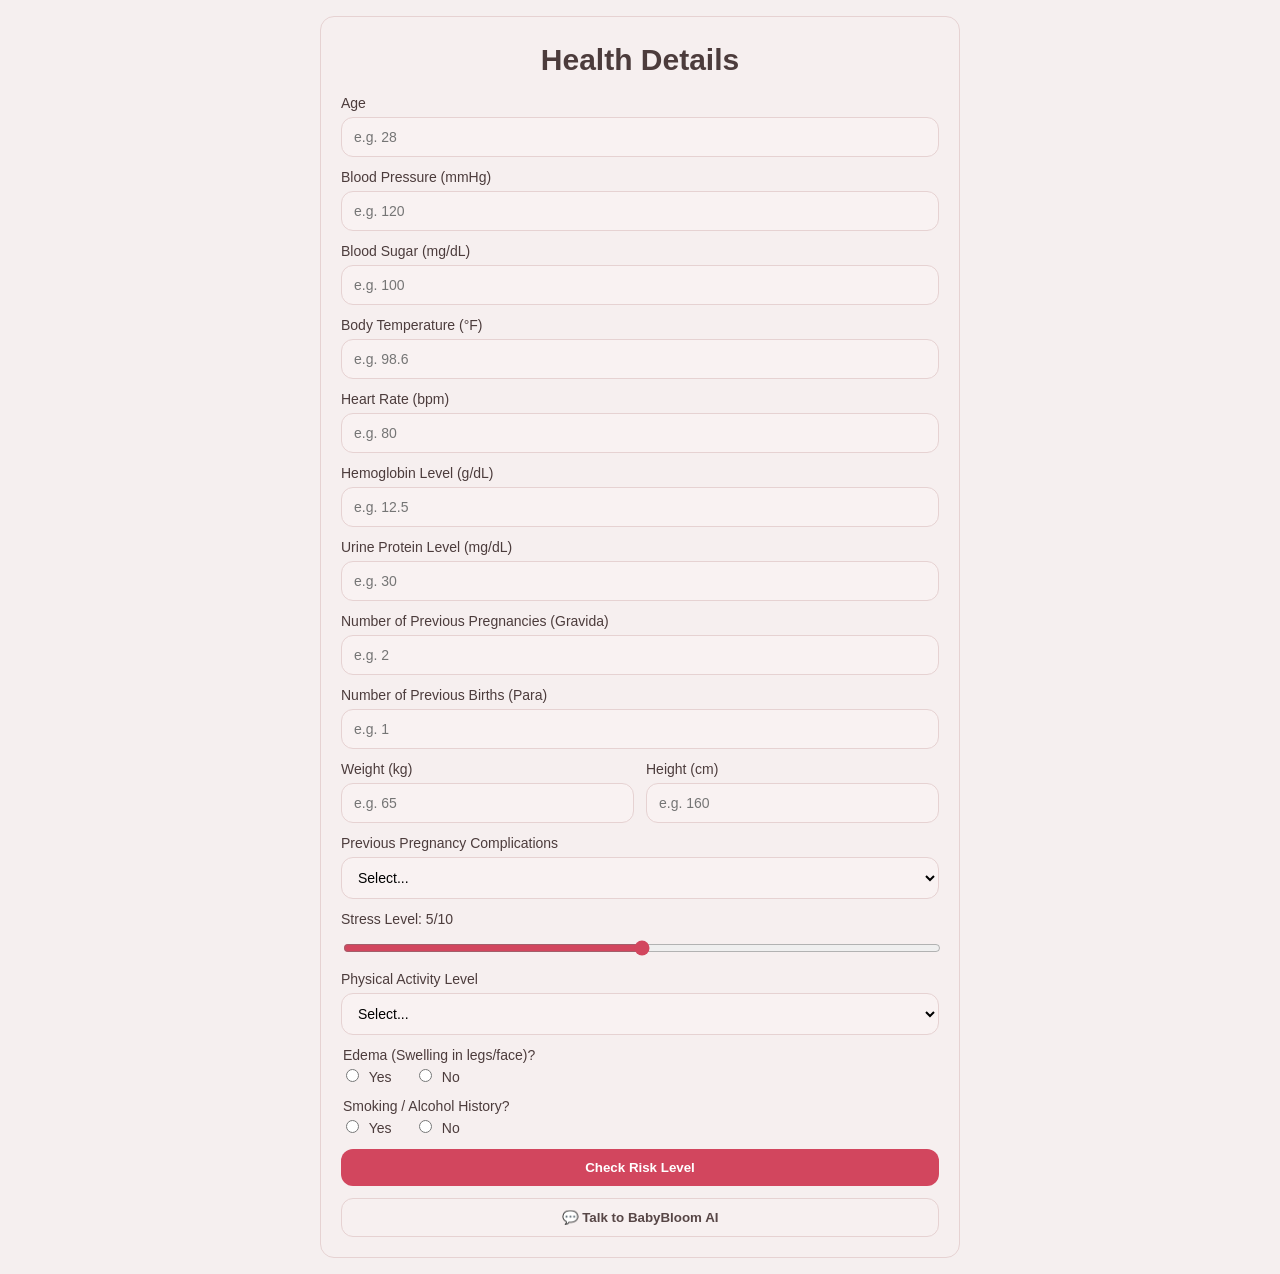
==== frontend/index.html @ b21d442b "Add HTML/CSS/JS frontend matching requested health form UI" ====
<!DOCTYPE html>
<html lang="en">
  <head>
    <meta charset="UTF-8" />
    <meta name="viewport" content="width=device-width, initial-scale=1.0" />
    <title>Pregnancy Risk Prediction</title>
    <link rel="stylesheet" href="styles.css" />
  </head>
  <body>
    <main class="page">
      <section class="card">
        <h1>Health Details</h1>

        <form id="risk-form">
          <label>Age <input type="number" name="Age" placeholder="e.g. 28" required /></label>
          <label>Blood Pressure (mmHg) <input type="number" name="BloodPressure" placeholder="e.g. 120" required /></label>
          <label>Blood Sugar (mg/dL) <input type="number" name="BloodSugar" placeholder="e.g. 100" required /></label>
          <label>Body Temperature (°F) <input type="number" step="0.1" name="BodyTemperature" placeholder="e.g. 98.6" required /></label>
          <label>Heart Rate (bpm) <input type="number" name="HeartRate" placeholder="e.g. 80" required /></label>
          <label>Hemoglobin Level (g/dL) <input type="number" step="0.1" name="Hemoglobin" placeholder="e.g. 12.5" required /></label>
          <label>Urine Protein Level (mg/dL) <input type="number" name="UrineProtein" placeholder="e.g. 30" required /></label>
          <label>Number of Previous Pregnancies (Gravida) <input type="number" name="Gravida" placeholder="e.g. 2" required /></label>
          <label>Number of Previous Births (Para) <input type="number" name="Para" placeholder="e.g. 1" required /></label>

          <div class="two-col">
            <label>Weight (kg) <input type="number" step="0.1" name="Weight" placeholder="e.g. 65" required /></label>
            <label>Height (cm) <input type="number" step="0.1" name="Height" placeholder="e.g. 160" required /></label>
          </div>

          <label>
            Previous Pregnancy Complications
            <select name="PreviousPregnancyComplications" required>
              <option value="" selected disabled>Select...</option>
              <option value="1">Yes</option>
              <option value="0">No</option>
            </select>
          </label>

          <label class="range-label">Stress Level: <span id="stressValue">5</span>/10</label>
          <input type="range" name="StressLevel" min="0" max="10" value="5" id="stressRange" />

          <label>
            Physical Activity Level
            <select name="PhysicalActivityLevel" required>
              <option value="" selected disabled>Select...</option>
              <option value="0">Low</option>
              <option value="1">Moderate</option>
              <option value="2">High</option>
            </select>
          </label>

          <fieldset>
            <legend>Edema (Swelling in legs/face)?</legend>
            <label class="inline"><input type="radio" name="Edema" value="1" required /> Yes</label>
            <label class="inline"><input type="radio" name="Edema" value="0" required /> No</label>
          </fieldset>

          <fieldset>
            <legend>Smoking / Alcohol History?</legend>
            <label class="inline"><input type="radio" name="SmokingAlcoholHistory" value="1" required /> Yes</label>
            <label class="inline"><input type="radio" name="SmokingAlcoholHistory" value="0" required /> No</label>
          </fieldset>

          <button type="submit" class="primary">Check Risk Level</button>
          <button type="button" class="secondary">💬 Talk to BabyBloom AI</button>

          <div id="result" class="result hidden" role="status" aria-live="polite"></div>
        </form>
      </section>
    </main>

    <script src="script.js"></script>
  </body>
</html>
---- frontend/styles.css ----
:root {
  --bg: #f5efef;
  --card: #f6efef;
  --border: #e6d2d2;
  --text: #4c3c3c;
  --muted: #8b7b7b;
  --primary: #d2465e;
  --primary-dark: #c03b52;
  --success-bg: #e6f6ec;
  --success-text: #1d6f3f;
  --danger-bg: #fde9ec;
  --danger-text: #a0263b;
}

* { box-sizing: border-box; }
body {
  margin: 0;
  font-family: "Inter", "Segoe UI", sans-serif;
  background: var(--bg);
  color: var(--text);
}

.page {
  min-height: 100vh;
  display: grid;
  place-items: center;
  padding: 16px;
}

.card {
  width: min(100%, 640px);
  background: var(--card);
  border: 1px solid var(--border);
  border-radius: 14px;
  padding: 20px;
}

h1 {
  text-align: center;
  font-size: 30px;
  margin: 6px 0 18px;
}

form { display: grid; gap: 12px; }
label, legend { font-size: 14px; color: var(--text); }

input, select {
  width: 100%;
  margin-top: 6px;
  border: 1px solid var(--border);
  border-radius: 12px;
  background: #f9f2f2;
  padding: 11px 12px;
  font-size: 14px;
  outline: none;
}

input:focus, select:focus { border-color: #d98797; }

.two-col {
  display: grid;
  grid-template-columns: 1fr 1fr;
  gap: 12px;
}

.range-label { margin-bottom: -6px; }
input[type="range"] {
  accent-color: var(--primary);
  padding: 0;
}

fieldset {
  border: none;
  margin: 0;
  padding: 0;
}
.inline {
  margin-right: 18px;
  font-size: 14px;
}
.inline input { width: auto; margin-right: 6px; }

button {
  border: none;
  border-radius: 12px;
  padding: 11px 14px;
  font-weight: 600;
  cursor: pointer;
}
.primary {
  background: var(--primary);
  color: white;
}
.primary:hover { background: var(--primary-dark); }
.secondary {
  border: 1px solid var(--border);
  background: #f7f0f0;
  color: #574646;
}

.result {
  border-radius: 10px;
  padding: 10px 12px;
  font-weight: 600;
}
.result.low { background: var(--success-bg); color: var(--success-text); }
.result.medium { background: var(--danger-bg); color: var(--danger-text); }
.hidden { display: none; }

@media (max-width: 560px) {
  .two-col { grid-template-columns: 1fr; }
  h1 { font-size: 24px; }
}
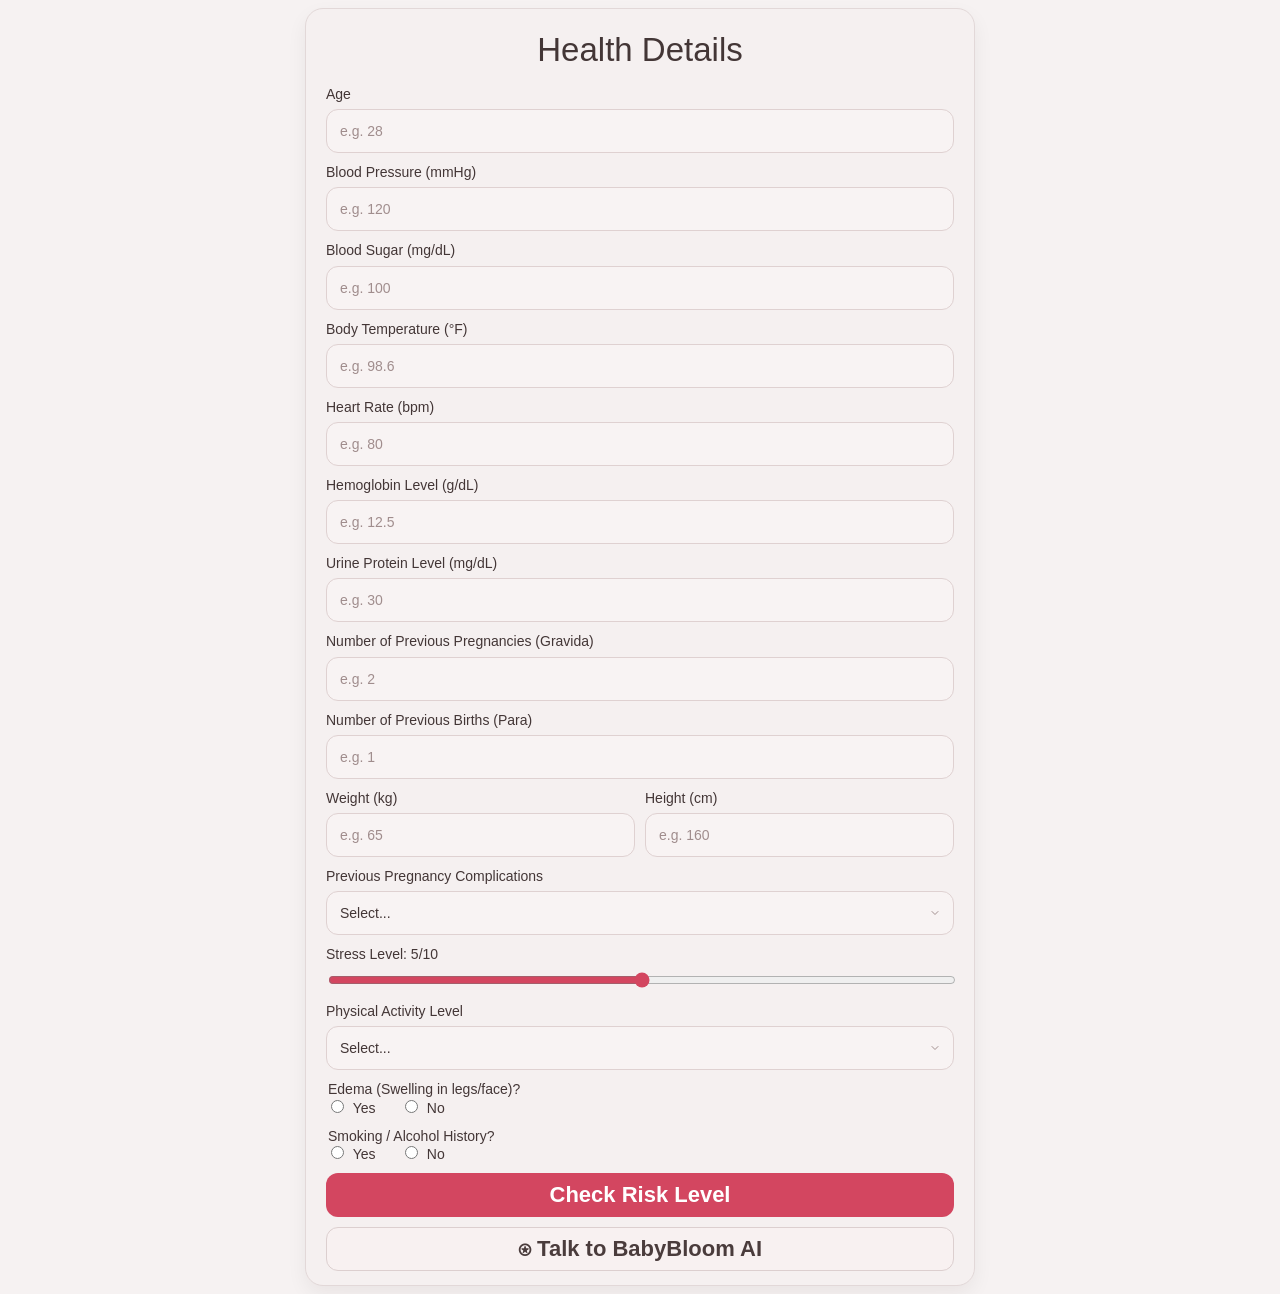
==== commit a5ea1445: "Refine UI to match mockups and add bounded model tuning" ====
--- a/frontend/index.html
+++ b/frontend/index.html
@@ -3,15 +3,15 @@
   <head>
     <meta charset="UTF-8" />
     <meta name="viewport" content="width=device-width, initial-scale=1.0" />
-    <title>Pregnancy Risk Prediction</title>
+    <title>Health Details</title>
     <link rel="stylesheet" href="styles.css" />
   </head>
   <body>
-    <main class="page">
-      <section class="card">
+    <main class="page form-page">
+      <section class="card form-card">
         <h1>Health Details</h1>
 
-        <form id="risk-form">
+        <form id="risk-form" class="health-form">
           <label>Age <input type="number" name="Age" placeholder="e.g. 28" required /></label>
           <label>Blood Pressure (mmHg) <input type="number" name="BloodPressure" placeholder="e.g. 120" required /></label>
           <label>Blood Sugar (mg/dL) <input type="number" name="BloodSugar" placeholder="e.g. 100" required /></label>
@@ -61,10 +61,8 @@
             <label class="inline"><input type="radio" name="SmokingAlcoholHistory" value="0" required /> No</label>
           </fieldset>
 
-          <button type="submit" class="primary">Check Risk Level</button>
-          <button type="button" class="secondary">💬 Talk to BabyBloom AI</button>
-
-          <div id="result" class="result hidden" role="status" aria-live="polite"></div>
+          <button type="submit" class="btn-primary">Check Risk Level</button>
+          <button type="button" class="btn-secondary">⍟ Talk to BabyBloom AI</button>
         </form>
       </section>
     </main>
--- a/frontend/styles.css
+++ b/frontend/styles.css
@@ -1,113 +1,228 @@
 :root {
-  --bg: #f5efef;
-  --card: #f6efef;
-  --border: #e6d2d2;
-  --text: #4c3c3c;
-  --muted: #8b7b7b;
-  --primary: #d2465e;
-  --primary-dark: #c03b52;
-  --success-bg: #e6f6ec;
-  --success-text: #1d6f3f;
-  --danger-bg: #fde9ec;
-  --danger-text: #a0263b;
+  --bg: #f6f2f2;
+  --card: #f5f0f0;
+  --border: #dfd1d1;
+  --input-bg: #f8f3f3;
+  --text: #433636;
+  --muted: #806f6f;
+  --accent: #d34660;
+  --accent-dark: #bf3650;
+  --success: #22b45f;
+  --success-bg: #bfeccc;
+  --danger: #d34660;
 }
 
 * { box-sizing: border-box; }
 body {
   margin: 0;
-  font-family: "Inter", "Segoe UI", sans-serif;
   background: var(--bg);
   color: var(--text);
+  font-family: "Segoe UI", Inter, Arial, sans-serif;
 }
 
 .page {
   min-height: 100vh;
   display: grid;
   place-items: center;
-  padding: 16px;
+  padding: 8px;
+  position: relative;
 }
 
 .card {
-  width: min(100%, 640px);
+  width: min(100%, 720px);
+  border-radius: 18px;
+  border: 1px solid #e2d8d8;
   background: var(--card);
-  border: 1px solid var(--border);
-  border-radius: 14px;
-  padding: 20px;
+  box-shadow: 0 8px 20px rgba(30, 20, 20, 0.06);
+}
+
+.form-card {
+  width: min(100%, 670px);
+  padding: 18px 20px 14px;
 }
 
 h1 {
   text-align: center;
-  font-size: 30px;
-  margin: 6px 0 18px;
-}
-
-form { display: grid; gap: 12px; }
-label, legend { font-size: 14px; color: var(--text); }
+  margin: 4px 0 16px;
+  font-size: 33px;
+  font-weight: 500;
+}
+
+.health-form { display: grid; gap: 10px; }
+label, legend {
+  font-size: 14px;
+  color: var(--text);
+  line-height: 1.3;
+}
 
 input, select {
   width: 100%;
   margin-top: 6px;
   border: 1px solid var(--border);
+  background: var(--input-bg);
   border-radius: 12px;
-  background: #f9f2f2;
-  padding: 11px 12px;
+  min-height: 44px;
+  padding: 10px 13px;
   font-size: 14px;
+  color: var(--text);
   outline: none;
 }
 
-input:focus, select:focus { border-color: #d98797; }
+select {
+  appearance: none;
+  background-image: url("data:image/svg+xml;charset=UTF-8,%3csvg xmlns='http://www.w3.org/2000/svg' width='12' height='12' viewBox='0 0 24 24' fill='none' stroke='%23a28f8f' stroke-width='2' stroke-linecap='round' stroke-linejoin='round'%3e%3cpolyline points='6 9 12 15 18 9'%3e%3c/polyline%3e%3c/svg%3e");
+  background-repeat: no-repeat;
+  background-position: right 12px center;
+}
+
+input::placeholder { color: #a08d8d; }
+input:focus, select:focus { border-color: #d58a95; }
 
 .two-col {
   display: grid;
   grid-template-columns: 1fr 1fr;
-  gap: 12px;
-}
-
-.range-label { margin-bottom: -6px; }
+  gap: 10px;
+}
+
+.range-label { margin-bottom: -3px; }
 input[type="range"] {
-  accent-color: var(--primary);
+  accent-color: var(--accent);
   padding: 0;
+  min-height: 20px;
+  margin-top: 0;
 }
 
 fieldset {
-  border: none;
+  border: 0;
   margin: 0;
   padding: 0;
 }
 .inline {
-  margin-right: 18px;
+  margin-right: 20px;
   font-size: 14px;
 }
-.inline input { width: auto; margin-right: 6px; }
-
-button {
-  border: none;
+.inline input {
+  width: auto;
+  min-height: 0;
+  margin-top: 0;
+  margin-right: 5px;
+}
+
+.btn-primary, .btn-secondary {
+  min-height: 44px;
   border-radius: 12px;
-  padding: 11px 14px;
+  border: 1px solid transparent;
+  font-size: 22px;
   font-weight: 600;
   cursor: pointer;
 }
-.primary {
-  background: var(--primary);
-  color: white;
-}
-.primary:hover { background: var(--primary-dark); }
-.secondary {
-  border: 1px solid var(--border);
-  background: #f7f0f0;
-  color: #574646;
-}
-
-.result {
-  border-radius: 10px;
-  padding: 10px 12px;
-  font-weight: 600;
-}
-.result.low { background: var(--success-bg); color: var(--success-text); }
-.result.medium { background: var(--danger-bg); color: var(--danger-text); }
-.hidden { display: none; }
-
-@media (max-width: 560px) {
+
+.btn-primary {
+  background: var(--accent);
+  color: #fff;
+}
+.btn-primary:hover { background: var(--accent-dark); }
+
+.btn-secondary {
+  border-color: #dccfcf;
+  background: #f8f1f1;
+  color: #4a3c3c;
+}
+
+/* Result page */
+.result-page { overflow: hidden; }
+.bg-circle {
+  position: absolute;
+  width: 230px;
+  height: 230px;
+  border-radius: 50%;
+  background: #efdddd;
+}
+.bg-circle.left { left: -80px; top: 70px; }
+.bg-circle.right { right: -60px; bottom: 50px; }
+
+.result-card {
+  width: min(100%, 560px);
+  padding: 34px;
+}
+
+.status-icon {
+  width: 56px;
+  height: 56px;
+  border: 4px solid var(--success);
+  border-radius: 50%;
+  color: var(--success);
+  margin: 0 auto 10px;
+  text-align: center;
+  font-size: 40px;
+  line-height: 45px;
+}
+
+.result-card h2 {
+  text-align: center;
+  color: #129849;
+  margin: 4px 0 12px;
+  font-size: 44px;
+}
+
+.risk-strip {
+  border: 1px solid #6bd48f;
+  border-radius: 999px;
+  background: var(--success-bg);
+  color: #178a45;
+  padding: 3px 12px;
+  margin-bottom: 22px;
+}
+
+.result-card h3 {
+  margin: 0 0 8px;
+  font-size: 38px;
+}
+.result-card ul {
+  margin: 0 0 20px;
+  padding-left: 18px;
+}
+.result-card li {
+  margin: 8px 0;
+  font-size: 34px;
+  color: #7b6a6a;
+}
+.result-card li::marker { color: var(--accent); }
+
+.advice-box {
+  border-radius: 18px;
+  padding: 18px;
+  background: #ecd5cf;
+  margin-bottom: 14px;
+}
+.advice-box strong { font-size: 34px; }
+.advice-box p {
+  margin: 10px 0 0;
+  font-size: 34px;
+  line-height: 1.35;
+  color: #7d6969;
+}
+
+.link-btn {
+  display: grid;
+  place-items: center;
+  text-decoration: none;
+}
+
+@media (max-width: 760px) {
+  h1 { font-size: 32px; }
+  .btn-primary, .btn-secondary { font-size: 16px; }
+  .result-card h2 { font-size: 38px; }
+  .result-card h3 { font-size: 28px; }
+  .result-card li, .advice-box strong, .advice-box p { font-size: 24px; }
+}
+
+@media (max-width: 520px) {
   .two-col { grid-template-columns: 1fr; }
-  h1 { font-size: 24px; }
-}
+  .form-card { padding: 14px; border-radius: 14px; }
+  h1 { font-size: 30px; }
+  .result-card { padding: 20px; }
+  .result-card h2 { font-size: 30px; }
+  .result-card h3 { font-size: 21px; }
+  .result-card li, .advice-box strong, .advice-box p { font-size: 16px; }
+}
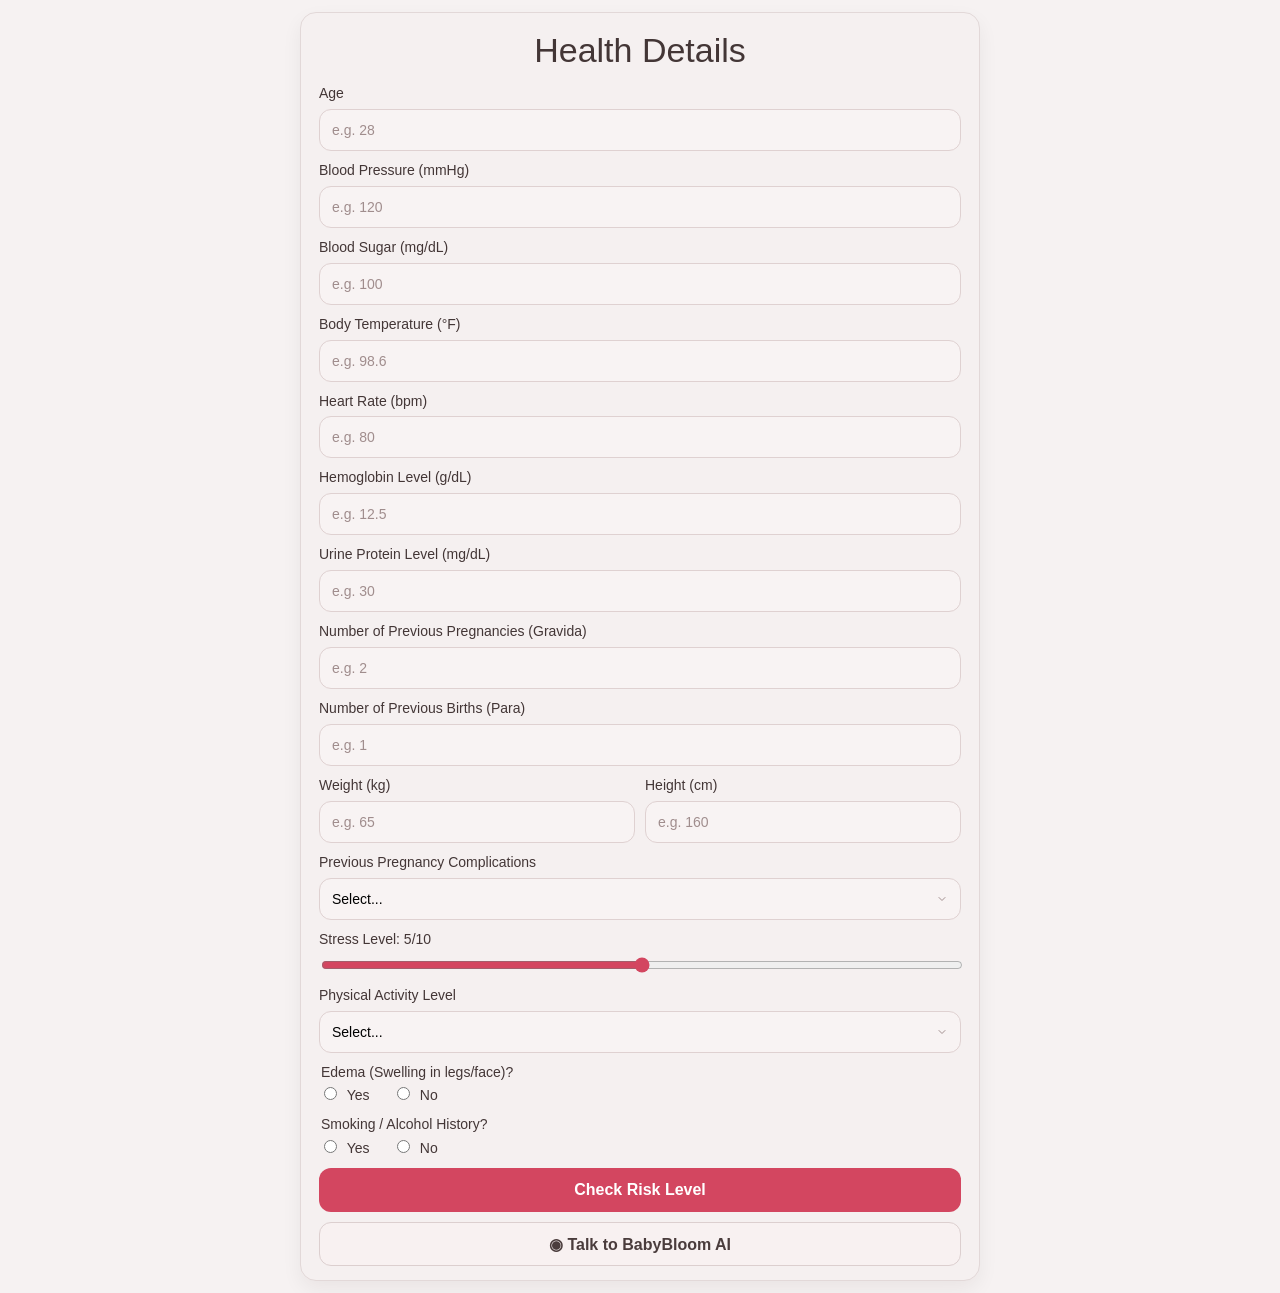
==== commit e2baec0c: "Match shared UI with textbox form and add dedicated advice page" ====
--- a/frontend/index.html
+++ b/frontend/index.html
@@ -12,19 +12,19 @@
         <h1>Health Details</h1>
 
         <form id="risk-form" class="health-form">
-          <label>Age <input type="number" name="Age" placeholder="e.g. 28" required /></label>
-          <label>Blood Pressure (mmHg) <input type="number" name="BloodPressure" placeholder="e.g. 120" required /></label>
-          <label>Blood Sugar (mg/dL) <input type="number" name="BloodSugar" placeholder="e.g. 100" required /></label>
-          <label>Body Temperature (°F) <input type="number" step="0.1" name="BodyTemperature" placeholder="e.g. 98.6" required /></label>
-          <label>Heart Rate (bpm) <input type="number" name="HeartRate" placeholder="e.g. 80" required /></label>
-          <label>Hemoglobin Level (g/dL) <input type="number" step="0.1" name="Hemoglobin" placeholder="e.g. 12.5" required /></label>
-          <label>Urine Protein Level (mg/dL) <input type="number" name="UrineProtein" placeholder="e.g. 30" required /></label>
-          <label>Number of Previous Pregnancies (Gravida) <input type="number" name="Gravida" placeholder="e.g. 2" required /></label>
-          <label>Number of Previous Births (Para) <input type="number" name="Para" placeholder="e.g. 1" required /></label>
+          <label>Age <input type="text" inputmode="numeric" name="Age" placeholder="e.g. 28" required /></label>
+          <label>Blood Pressure (mmHg) <input type="text" inputmode="decimal" name="BloodPressure" placeholder="e.g. 120" required /></label>
+          <label>Blood Sugar (mg/dL) <input type="text" inputmode="decimal" name="BloodSugar" placeholder="e.g. 100" required /></label>
+          <label>Body Temperature (°F) <input type="text" inputmode="decimal" name="BodyTemperature" placeholder="e.g. 98.6" required /></label>
+          <label>Heart Rate (bpm) <input type="text" inputmode="numeric" name="HeartRate" placeholder="e.g. 80" required /></label>
+          <label>Hemoglobin Level (g/dL) <input type="text" inputmode="decimal" name="Hemoglobin" placeholder="e.g. 12.5" required /></label>
+          <label>Urine Protein Level (mg/dL) <input type="text" inputmode="decimal" name="UrineProtein" placeholder="e.g. 30" required /></label>
+          <label>Number of Previous Pregnancies (Gravida) <input type="text" inputmode="numeric" name="Gravida" placeholder="e.g. 2" required /></label>
+          <label>Number of Previous Births (Para) <input type="text" inputmode="numeric" name="Para" placeholder="e.g. 1" required /></label>
 
           <div class="two-col">
-            <label>Weight (kg) <input type="number" step="0.1" name="Weight" placeholder="e.g. 65" required /></label>
-            <label>Height (cm) <input type="number" step="0.1" name="Height" placeholder="e.g. 160" required /></label>
+            <label>Weight (kg) <input type="text" inputmode="decimal" name="Weight" placeholder="e.g. 65" required /></label>
+            <label>Height (cm) <input type="text" inputmode="decimal" name="Height" placeholder="e.g. 160" required /></label>
           </div>
 
           <label>
@@ -62,7 +62,7 @@
           </fieldset>
 
           <button type="submit" class="btn-primary">Check Risk Level</button>
-          <button type="button" class="btn-secondary">⍟ Talk to BabyBloom AI</button>
+          <button type="button" class="btn-secondary">◉ Talk to BabyBloom AI</button>
         </form>
       </section>
     </main>
--- a/frontend/styles.css
+++ b/frontend/styles.css
@@ -4,14 +4,11 @@
   --border: #dfd1d1;
   --input-bg: #f8f3f3;
   --text: #433636;
-  --muted: #806f6f;
   --accent: #d34660;
   --accent-dark: #bf3650;
   --success: #22b45f;
   --success-bg: #bfeccc;
-  --danger: #d34660;
 }
-
 * { box-sizing: border-box; }
 body {
   margin: 0;
@@ -19,117 +16,87 @@
   color: var(--text);
   font-family: "Segoe UI", Inter, Arial, sans-serif;
 }
-
 .page {
   min-height: 100vh;
   display: grid;
   place-items: center;
-  padding: 8px;
+  padding: 12px;
   position: relative;
 }
-
 .card {
-  width: min(100%, 720px);
-  border-radius: 18px;
+  border-radius: 16px;
   border: 1px solid #e2d8d8;
   background: var(--card);
   box-shadow: 0 8px 20px rgba(30, 20, 20, 0.06);
 }
-
 .form-card {
-  width: min(100%, 670px);
-  padding: 18px 20px 14px;
+  width: min(100%, 680px);
+  padding: 16px 18px 14px;
 }
-
 h1 {
+  margin: 2px 0 14px;
+  font-size: 34px;
+  font-weight: 500;
   text-align: center;
-  margin: 4px 0 16px;
-  font-size: 33px;
-  font-weight: 500;
 }
-
 .health-form { display: grid; gap: 10px; }
 label, legend {
   font-size: 14px;
-  color: var(--text);
-  line-height: 1.3;
+  line-height: 1.35;
 }
-
 input, select {
   width: 100%;
   margin-top: 6px;
   border: 1px solid var(--border);
   background: var(--input-bg);
   border-radius: 12px;
-  min-height: 44px;
-  padding: 10px 13px;
+  height: 42px;
+  padding: 10px 12px;
   font-size: 14px;
-  color: var(--text);
   outline: none;
 }
-
+input::placeholder { color: #a08d8d; }
+input:focus, select:focus { border-color: #d58a95; }
 select {
   appearance: none;
   background-image: url("data:image/svg+xml;charset=UTF-8,%3csvg xmlns='http://www.w3.org/2000/svg' width='12' height='12' viewBox='0 0 24 24' fill='none' stroke='%23a28f8f' stroke-width='2' stroke-linecap='round' stroke-linejoin='round'%3e%3cpolyline points='6 9 12 15 18 9'%3e%3c/polyline%3e%3c/svg%3e");
   background-repeat: no-repeat;
   background-position: right 12px center;
 }
-
-input::placeholder { color: #a08d8d; }
-input:focus, select:focus { border-color: #d58a95; }
-
-.two-col {
-  display: grid;
-  grid-template-columns: 1fr 1fr;
-  gap: 10px;
-}
-
+.two-col { display: grid; grid-template-columns: 1fr 1fr; gap: 10px; }
 .range-label { margin-bottom: -3px; }
 input[type="range"] {
+  margin-top: 0;
+  height: 18px;
+  padding: 0;
   accent-color: var(--accent);
-  padding: 0;
-  min-height: 20px;
-  margin-top: 0;
 }
-
-fieldset {
-  border: 0;
-  margin: 0;
-  padding: 0;
-}
-.inline {
-  margin-right: 20px;
-  font-size: 14px;
-}
-.inline input {
-  width: auto;
-  min-height: 0;
-  margin-top: 0;
-  margin-right: 5px;
-}
-
+fieldset { border: 0; margin: 0; padding: 0; }
+.inline { margin-right: 18px; font-size: 14px; }
+.inline input { width: auto; height: auto; margin-right: 6px; }
 .btn-primary, .btn-secondary {
-  min-height: 44px;
+  width: 100%;
+  height: 44px;
   border-radius: 12px;
   border: 1px solid transparent;
-  font-size: 22px;
+  font-size: 16px;
   font-weight: 600;
   cursor: pointer;
 }
-
-.btn-primary {
-  background: var(--accent);
-  color: #fff;
-}
+.btn-primary { background: var(--accent); color: #fff; }
 .btn-primary:hover { background: var(--accent-dark); }
-
 .btn-secondary {
   border-color: #dccfcf;
   background: #f8f1f1;
   color: #4a3c3c;
 }
+.link-btn {
+  display: grid;
+  place-items: center;
+  text-decoration: none;
+}
 
-/* Result page */
+/* result and advice */
 .result-page { overflow: hidden; }
 .bg-circle {
   position: absolute;
@@ -138,91 +105,74 @@
   border-radius: 50%;
   background: #efdddd;
 }
-.bg-circle.left { left: -80px; top: 70px; }
-.bg-circle.right { right: -60px; bottom: 50px; }
-
+.bg-circle.left { left: -85px; top: 70px; }
+.bg-circle.right { right: -60px; bottom: 40px; }
 .result-card {
   width: min(100%, 560px);
-  padding: 34px;
+  padding: 28px;
+  display: grid;
+  gap: 14px;
 }
-
 .status-icon {
   width: 56px;
   height: 56px;
   border: 4px solid var(--success);
   border-radius: 50%;
   color: var(--success);
-  margin: 0 auto 10px;
+  margin: 0 auto;
   text-align: center;
   font-size: 40px;
   line-height: 45px;
 }
-
 .result-card h2 {
+  margin: 0;
+  font-size: 50px;
+  color: #129849;
   text-align: center;
-  color: #129849;
-  margin: 4px 0 12px;
-  font-size: 44px;
 }
-
 .risk-strip {
   border: 1px solid #6bd48f;
   border-radius: 999px;
   background: var(--success-bg);
   color: #178a45;
-  padding: 3px 12px;
-  margin-bottom: 22px;
+  padding: 4px 10px;
+  font-size: 13px;
 }
-
 .result-card h3 {
-  margin: 0 0 8px;
-  font-size: 38px;
+  margin: 4px 0 0;
+  font-size: 40px;
 }
-.result-card ul {
-  margin: 0 0 20px;
-  padding-left: 18px;
+.result-card ul { margin: 0; padding-left: 18px; }
+.result-card li {
+  font-size: 16px;
+  color: #756666;
+  margin: 6px 0;
 }
-.result-card li {
-  margin: 8px 0;
-  font-size: 34px;
-  color: #7b6a6a;
+.result-card li::marker { color: #d34660; }
+.advice-box {
+  background: #ecd5cf;
+  border-radius: 16px;
+  padding: 14px 16px;
 }
-.result-card li::marker { color: var(--accent); }
-
-.advice-box {
-  border-radius: 18px;
-  padding: 18px;
-  background: #ecd5cf;
-  margin-bottom: 14px;
-}
-.advice-box strong { font-size: 34px; }
+.advice-box strong { display:block; font-size: 16px; margin-bottom: 8px; }
 .advice-box p {
-  margin: 10px 0 0;
-  font-size: 34px;
-  line-height: 1.35;
+  margin: 0;
+  font-size: 15px;
+  line-height: 1.45;
   color: #7d6969;
 }
-
-.link-btn {
-  display: grid;
-  place-items: center;
-  text-decoration: none;
+.advice-card .status-icon { display: none; }
+@media (max-width: 760px) {
+  .form-card { width: min(100%, 350px); }
+  h1 { font-size: 29px; }
+  .result-card { width: min(100%, 500px); padding: 20px; }
+  .result-card h2 { font-size: 44px; }
+  .result-card h3 { font-size: 34px; }
 }
-
-@media (max-width: 760px) {
-  h1 { font-size: 32px; }
-  .btn-primary, .btn-secondary { font-size: 16px; }
-  .result-card h2 { font-size: 38px; }
-  .result-card h3 { font-size: 28px; }
-  .result-card li, .advice-box strong, .advice-box p { font-size: 24px; }
+@media (max-width: 520px) {
+  .two-col { grid-template-columns: 1fr 1fr; }
+  .form-card { padding: 12px; }
+  h1 { font-size: 31px; }
+  .result-card h2 { font-size: 40px; }
+  .result-card h3 { font-size: 30px; }
 }
-
-@media (max-width: 520px) {
-  .two-col { grid-template-columns: 1fr; }
-  .form-card { padding: 14px; border-radius: 14px; }
-  h1 { font-size: 30px; }
-  .result-card { padding: 20px; }
-  .result-card h2 { font-size: 30px; }
-  .result-card h3 { font-size: 21px; }
-  .result-card li, .advice-box strong, .advice-box p { font-size: 16px; }
-}
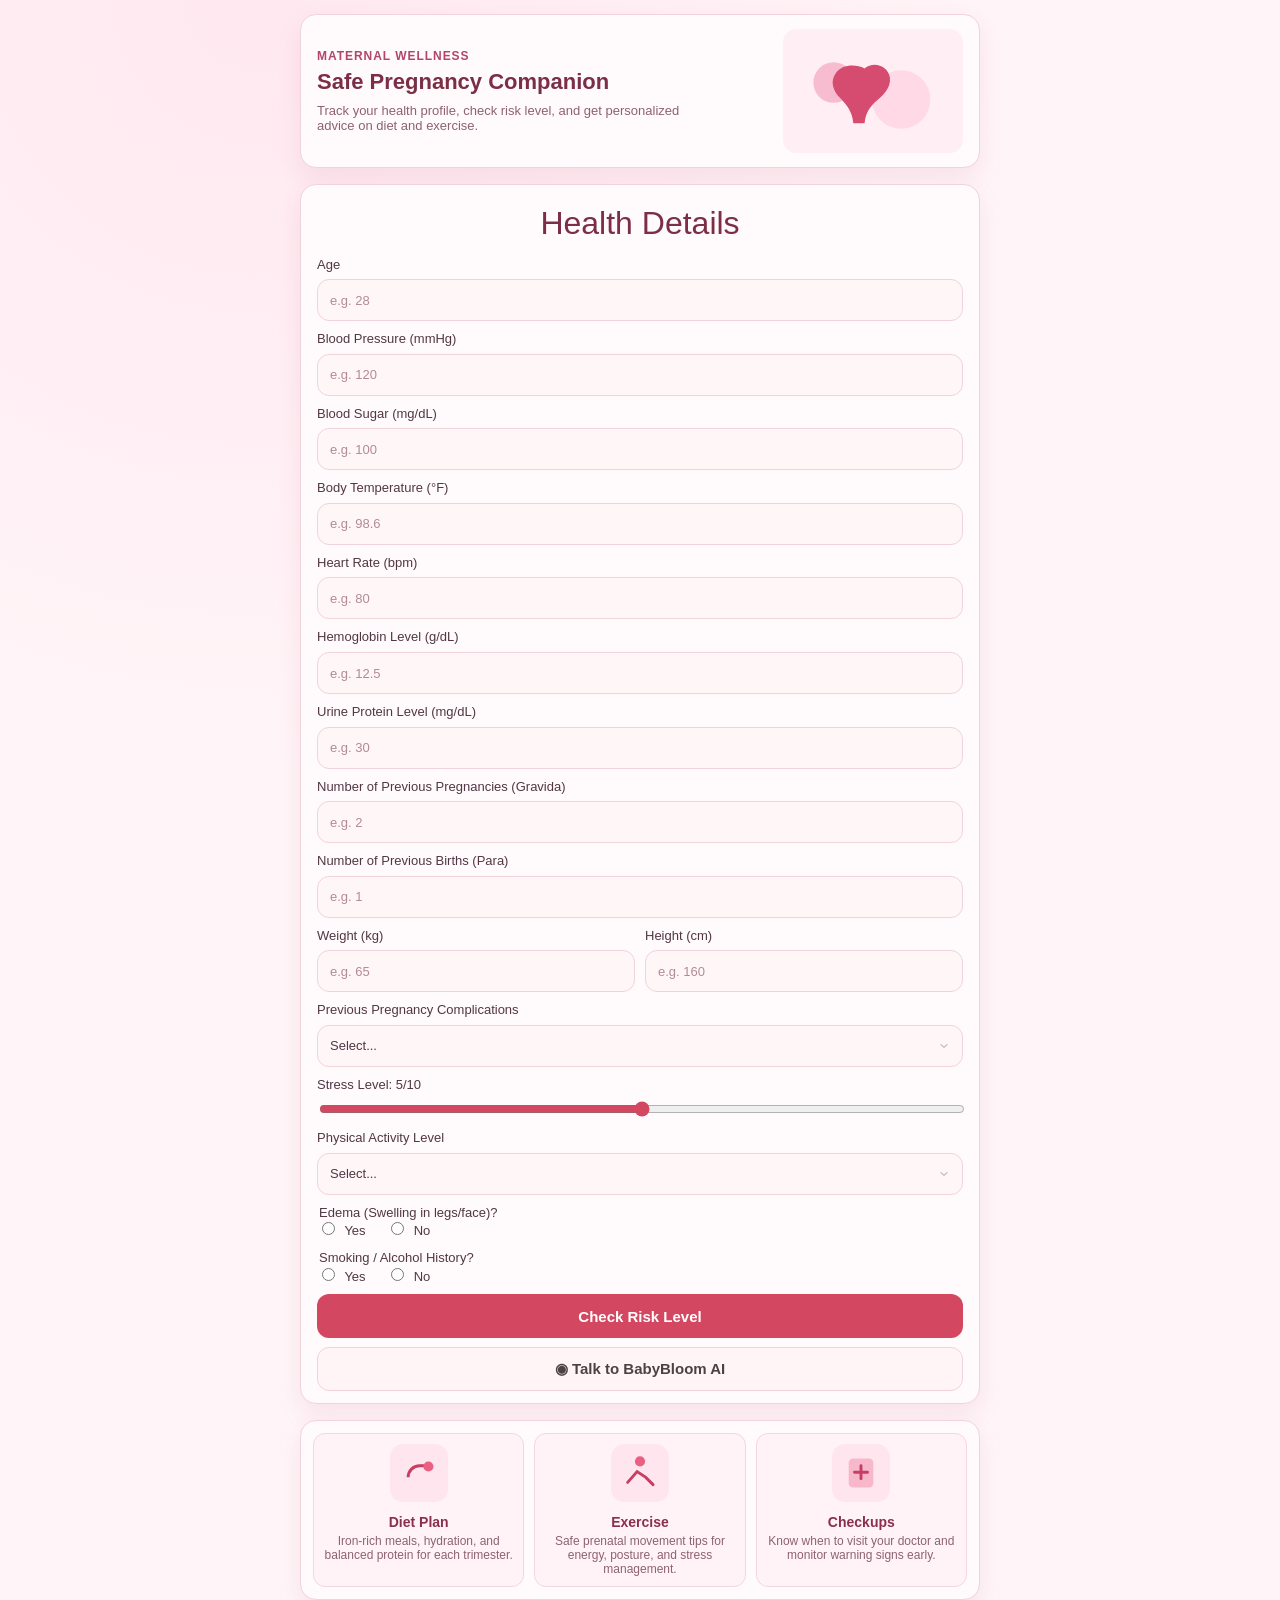
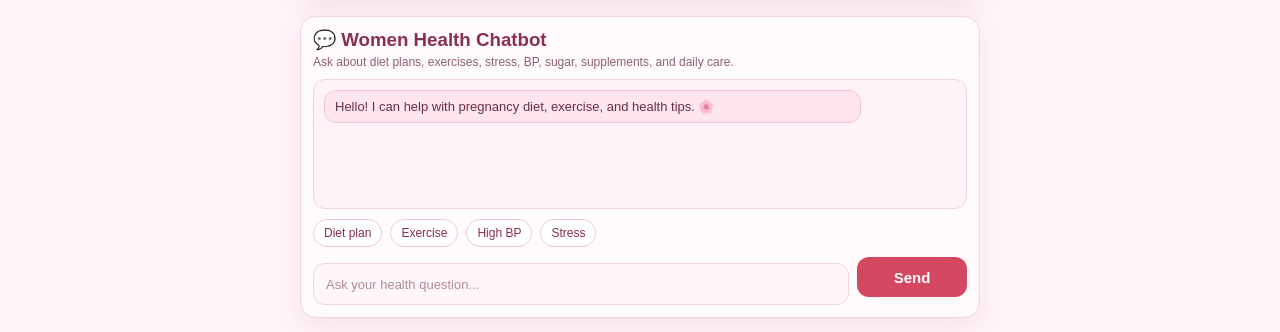
==== commit 314f8c70: "Add attractive pink UI with health chatbot and retune dataset signal" ====
--- a/frontend/index.html
+++ b/frontend/index.html
@@ -8,6 +8,15 @@
   </head>
   <body>
     <main class="page form-page">
+      <section class="hero-card card">
+        <div>
+          <p class="eyebrow">Maternal Wellness</p>
+          <h2>Safe Pregnancy Companion</h2>
+          <p class="hero-text">Track your health profile, check risk level, and get personalized advice on diet and exercise.</p>
+        </div>
+        <img src="assets/maternal-care.svg" alt="Maternal care illustration" class="hero-image" />
+      </section>
+
       <section class="card form-card">
         <h1>Health Details</h1>
 
@@ -65,6 +74,42 @@
           <button type="button" class="btn-secondary">◉ Talk to BabyBloom AI</button>
         </form>
       </section>
+
+      <section class="card tip-cards">
+        <article>
+          <img src="assets/diet.svg" alt="Diet guidance" />
+          <h3>Diet Plan</h3>
+          <p>Iron-rich meals, hydration, and balanced protein for each trimester.</p>
+        </article>
+        <article>
+          <img src="assets/exercise.svg" alt="Exercise guidance" />
+          <h3>Exercise</h3>
+          <p>Safe prenatal movement tips for energy, posture, and stress management.</p>
+        </article>
+        <article>
+          <img src="assets/checkup.svg" alt="Regular checkup" />
+          <h3>Checkups</h3>
+          <p>Know when to visit your doctor and monitor warning signs early.</p>
+        </article>
+      </section>
+
+      <section class="card chatbot-card">
+        <h3>💬 Women Health Chatbot</h3>
+        <p class="chat-sub">Ask about diet plans, exercises, stress, BP, sugar, supplements, and daily care.</p>
+        <div id="chat-window" class="chat-window">
+          <div class="bubble bot">Hello! I can help with pregnancy diet, exercise, and health tips. 🌸</div>
+        </div>
+        <div class="quick-asks">
+          <button class="chip" data-q="diet plan">Diet plan</button>
+          <button class="chip" data-q="exercise">Exercise</button>
+          <button class="chip" data-q="high blood pressure">High BP</button>
+          <button class="chip" data-q="stress">Stress</button>
+        </div>
+        <div class="chat-input-row">
+          <input id="chat-input" type="text" placeholder="Ask your health question..." />
+          <button id="chat-send" class="btn-primary mini">Send</button>
+        </div>
+      </section>
     </main>
 
     <script src="script.js"></script>
--- a/frontend/styles.css
+++ b/frontend/styles.css
@@ -1,178 +1,145 @@
 :root {
-  --bg: #f6f2f2;
-  --card: #f5f0f0;
-  --border: #dfd1d1;
-  --input-bg: #f8f3f3;
-  --text: #433636;
-  --accent: #d34660;
-  --accent-dark: #bf3650;
-  --success: #22b45f;
-  --success-bg: #bfeccc;
+  --bg: #fff5f8;
+  --card: #fffafb;
+  --border: #f1d3db;
+  --input-bg: #fff6f8;
+  --text: #513744;
+  --muted: #8d6273;
+  --accent: #d44761;
+  --accent-dark: #bd3851;
+  --success: #20b35d;
+  --success-bg: #beeccd;
 }
+
 * { box-sizing: border-box; }
 body {
   margin: 0;
-  background: var(--bg);
+  background: radial-gradient(circle at 20% 0%, #ffe8f0 0, #fff5f8 35%, #fff5f8 100%);
   color: var(--text);
-  font-family: "Segoe UI", Inter, Arial, sans-serif;
+  font-family: "Inter", "Segoe UI", Arial, sans-serif;
 }
+
 .page {
   min-height: 100vh;
   display: grid;
+  gap: 16px;
   place-items: center;
-  padding: 12px;
+  padding: 14px;
   position: relative;
 }
+
 .card {
   border-radius: 16px;
-  border: 1px solid #e2d8d8;
+  border: 1px solid var(--border);
   background: var(--card);
-  box-shadow: 0 8px 20px rgba(30, 20, 20, 0.06);
+  box-shadow: 0 10px 25px rgba(173, 67, 103, 0.10);
 }
+
+.hero-card {
+  width: min(100%, 680px);
+  padding: 14px 16px;
+  display: grid;
+  grid-template-columns: 1.2fr .8fr;
+  align-items: center;
+  gap: 8px;
+}
+.eyebrow { color: #b24668; font-size: 12px; margin: 0; font-weight: 700; text-transform: uppercase; letter-spacing: .08em; }
+.hero-card h2 { margin: 6px 0 8px; font-size: 22px; color: #7d2e47; }
+.hero-text { margin: 0; color: var(--muted); font-size: 13px; }
+.hero-image { width: 100%; max-width: 180px; justify-self: end; }
+
 .form-card {
   width: min(100%, 680px);
-  padding: 16px 18px 14px;
+  padding: 14px 16px 12px;
 }
 h1 {
-  margin: 2px 0 14px;
-  font-size: 34px;
+  margin: 6px 0 14px;
+  text-align: center;
+  font-size: 32px;
   font-weight: 500;
-  text-align: center;
+  color: #7d2e47;
 }
-.health-form { display: grid; gap: 10px; }
-label, legend {
-  font-size: 14px;
-  line-height: 1.35;
+
+.health-form { display: grid; gap: 9px; }
+label, legend { font-size: 13px; line-height: 1.35; }
+input, select {
+  width: 100%; margin-top: 6px; height: 42px;
+  border: 1px solid var(--border); border-radius: 12px;
+  background: var(--input-bg); padding: 10px 12px; font-size: 13px;
+  color: var(--text); outline: none;
 }
-input, select {
-  width: 100%;
-  margin-top: 6px;
-  border: 1px solid var(--border);
-  background: var(--input-bg);
-  border-radius: 12px;
-  height: 42px;
-  padding: 10px 12px;
-  font-size: 14px;
-  outline: none;
-}
-input::placeholder { color: #a08d8d; }
-input:focus, select:focus { border-color: #d58a95; }
+input::placeholder { color: #b38a98; }
+input:focus, select:focus { border-color: #d68797; }
 select {
   appearance: none;
-  background-image: url("data:image/svg+xml;charset=UTF-8,%3csvg xmlns='http://www.w3.org/2000/svg' width='12' height='12' viewBox='0 0 24 24' fill='none' stroke='%23a28f8f' stroke-width='2' stroke-linecap='round' stroke-linejoin='round'%3e%3cpolyline points='6 9 12 15 18 9'%3e%3c/polyline%3e%3c/svg%3e");
-  background-repeat: no-repeat;
-  background-position: right 12px center;
+  background-image: url("data:image/svg+xml;charset=UTF-8,%3csvg xmlns='http://www.w3.org/2000/svg' width='12' height='12' viewBox='0 0 24 24' fill='none' stroke='%23a59090' stroke-width='2' stroke-linecap='round' stroke-linejoin='round'%3e%3cpolyline points='6 9 12 15 18 9'%3e%3c/polyline%3e%3c/svg%3e");
+  background-repeat: no-repeat; background-position: right 12px center;
 }
 .two-col { display: grid; grid-template-columns: 1fr 1fr; gap: 10px; }
-.range-label { margin-bottom: -3px; }
-input[type="range"] {
-  margin-top: 0;
-  height: 18px;
-  padding: 0;
-  accent-color: var(--accent);
-}
+.range-label { margin-bottom: -2px; }
+input[type="range"] { margin-top: 0; height: 18px; padding: 0; accent-color: var(--accent); }
 fieldset { border: 0; margin: 0; padding: 0; }
-.inline { margin-right: 18px; font-size: 14px; }
-.inline input { width: auto; height: auto; margin-right: 6px; }
+.inline { margin-right: 16px; font-size: 13px; color: var(--text); }
+.inline input { width: auto; height: auto; margin-right: 6px; margin-top: 0; }
+
 .btn-primary, .btn-secondary {
-  width: 100%;
-  height: 44px;
-  border-radius: 12px;
-  border: 1px solid transparent;
-  font-size: 16px;
-  font-weight: 600;
-  cursor: pointer;
+  width: 100%; height: 44px; border-radius: 12px; border: 1px solid transparent;
+  font-size: 15px; font-weight: 600; cursor: pointer;
 }
 .btn-primary { background: var(--accent); color: #fff; }
 .btn-primary:hover { background: var(--accent-dark); }
-.btn-secondary {
-  border-color: #dccfcf;
-  background: #f8f1f1;
-  color: #4a3c3c;
+.btn-secondary { border-color: var(--border); background: #fff5f7; color: #4e4141; }
+.link-btn { display: grid; place-items: center; text-decoration: none; }
+
+.tip-cards {
+  width: min(100%, 680px);
+  display: grid;
+  grid-template-columns: repeat(3, 1fr);
+  gap: 10px;
+  padding: 12px;
 }
-.link-btn {
-  display: grid;
-  place-items: center;
-  text-decoration: none;
+.tip-cards article { background:#fff3f7; border:1px solid #f4d7df; border-radius:12px; padding:10px; text-align:center; }
+.tip-cards img { width:58px; height:58px; }
+.tip-cards h3 { margin:8px 0 4px; font-size:14px; color:#8a2f4e; }
+.tip-cards p { margin:0; font-size:12px; color:var(--muted); }
+
+.chatbot-card {
+  width: min(100%, 680px);
+  padding: 12px;
 }
+.chatbot-card h3 { margin: 0 0 4px; color:#8a2f4e; }
+.chat-sub { margin: 0 0 10px; font-size: 12px; color: var(--muted); }
+.chat-window { background:#fff3f7; border:1px solid #f2d4dd; border-radius:12px; min-height:130px; max-height:220px; overflow:auto; padding:10px; }
+.bubble { max-width: 85%; padding:8px 10px; border-radius:12px; margin-bottom:8px; font-size:13px; }
+.bubble.bot { background:#ffe5ee; color:#6a2f44; border:1px solid #f3c5d4; }
+.bubble.user { margin-left:auto; background:#d44761; color:#fff; }
+.quick-asks { display:flex; gap:8px; flex-wrap:wrap; margin:10px 0; }
+.chip { border:1px solid #efc8d5; background:#fff; color:#8a2f4e; border-radius:999px; padding:6px 10px; font-size:12px; cursor:pointer; }
+.chat-input-row { display:grid; grid-template-columns: 1fr auto; gap:8px; }
+.mini { width:110px; height:40px; }
 
-/* result and advice */
-.result-page { overflow: hidden; }
-.bg-circle {
-  position: absolute;
-  width: 230px;
-  height: 230px;
-  border-radius: 50%;
-  background: #efdddd;
+/* result and advice pages */
+.result-page { background: #fff5f8; overflow: hidden; }
+.bg-circle { position:absolute; width:230px; height:230px; border-radius:50%; background:#f8dfe6; }
+.bg-circle.left { left:-80px; top:72px; }
+.bg-circle.right { right:-60px; bottom:40px; }
+.result-card { width:min(100%,560px); padding:26px; display:grid; gap:14px; }
+.status-icon { width:56px; height:56px; margin:0 auto; border:4px solid var(--success); border-radius:50%; color:var(--success); text-align:center; font-size:38px; line-height:44px; }
+.result-card h2 { margin:0; text-align:center; font-size:44px; color:#129849; }
+.risk-strip { border:1px solid #6ed690; border-radius:999px; background:var(--success-bg); color:#188d46; padding:4px 10px; font-size:13px; }
+.result-card h3 { margin:2px 0 0; font-size:24px; }
+.result-card ul { margin:0; padding-left:19px; }
+.result-card li { margin:6px 0; color:#756666; font-size:15px; }
+.result-card li::marker { color: var(--accent); }
+.advice-box { background:#f4dde4; border-radius:16px; padding:14px 16px; }
+.advice-box strong { display:block; margin-bottom:8px; font-size:16px; }
+.advice-box p { margin:0; font-size:14px; line-height:1.5; color:#7d6969; }
+
+@media (max-width: 760px) {
+  .hero-card { width:min(100%,350px); grid-template-columns:1fr; }
+  .hero-image { justify-self:center; }
+  .form-card, .tip-cards, .chatbot-card { width: min(100%, 350px); }
+  .tip-cards { grid-template-columns: 1fr; }
+  h1 { font-size: 28px; }
+  .result-card { width:min(100%,510px); padding:20px; }
 }
-.bg-circle.left { left: -85px; top: 70px; }
-.bg-circle.right { right: -60px; bottom: 40px; }
-.result-card {
-  width: min(100%, 560px);
-  padding: 28px;
-  display: grid;
-  gap: 14px;
-}
-.status-icon {
-  width: 56px;
-  height: 56px;
-  border: 4px solid var(--success);
-  border-radius: 50%;
-  color: var(--success);
-  margin: 0 auto;
-  text-align: center;
-  font-size: 40px;
-  line-height: 45px;
-}
-.result-card h2 {
-  margin: 0;
-  font-size: 50px;
-  color: #129849;
-  text-align: center;
-}
-.risk-strip {
-  border: 1px solid #6bd48f;
-  border-radius: 999px;
-  background: var(--success-bg);
-  color: #178a45;
-  padding: 4px 10px;
-  font-size: 13px;
-}
-.result-card h3 {
-  margin: 4px 0 0;
-  font-size: 40px;
-}
-.result-card ul { margin: 0; padding-left: 18px; }
-.result-card li {
-  font-size: 16px;
-  color: #756666;
-  margin: 6px 0;
-}
-.result-card li::marker { color: #d34660; }
-.advice-box {
-  background: #ecd5cf;
-  border-radius: 16px;
-  padding: 14px 16px;
-}
-.advice-box strong { display:block; font-size: 16px; margin-bottom: 8px; }
-.advice-box p {
-  margin: 0;
-  font-size: 15px;
-  line-height: 1.45;
-  color: #7d6969;
-}
-.advice-card .status-icon { display: none; }
-@media (max-width: 760px) {
-  .form-card { width: min(100%, 350px); }
-  h1 { font-size: 29px; }
-  .result-card { width: min(100%, 500px); padding: 20px; }
-  .result-card h2 { font-size: 44px; }
-  .result-card h3 { font-size: 34px; }
-}
-@media (max-width: 520px) {
-  .two-col { grid-template-columns: 1fr 1fr; }
-  .form-card { padding: 12px; }
-  h1 { font-size: 31px; }
-  .result-card h2 { font-size: 40px; }
-  .result-card h3 { font-size: 30px; }
-}
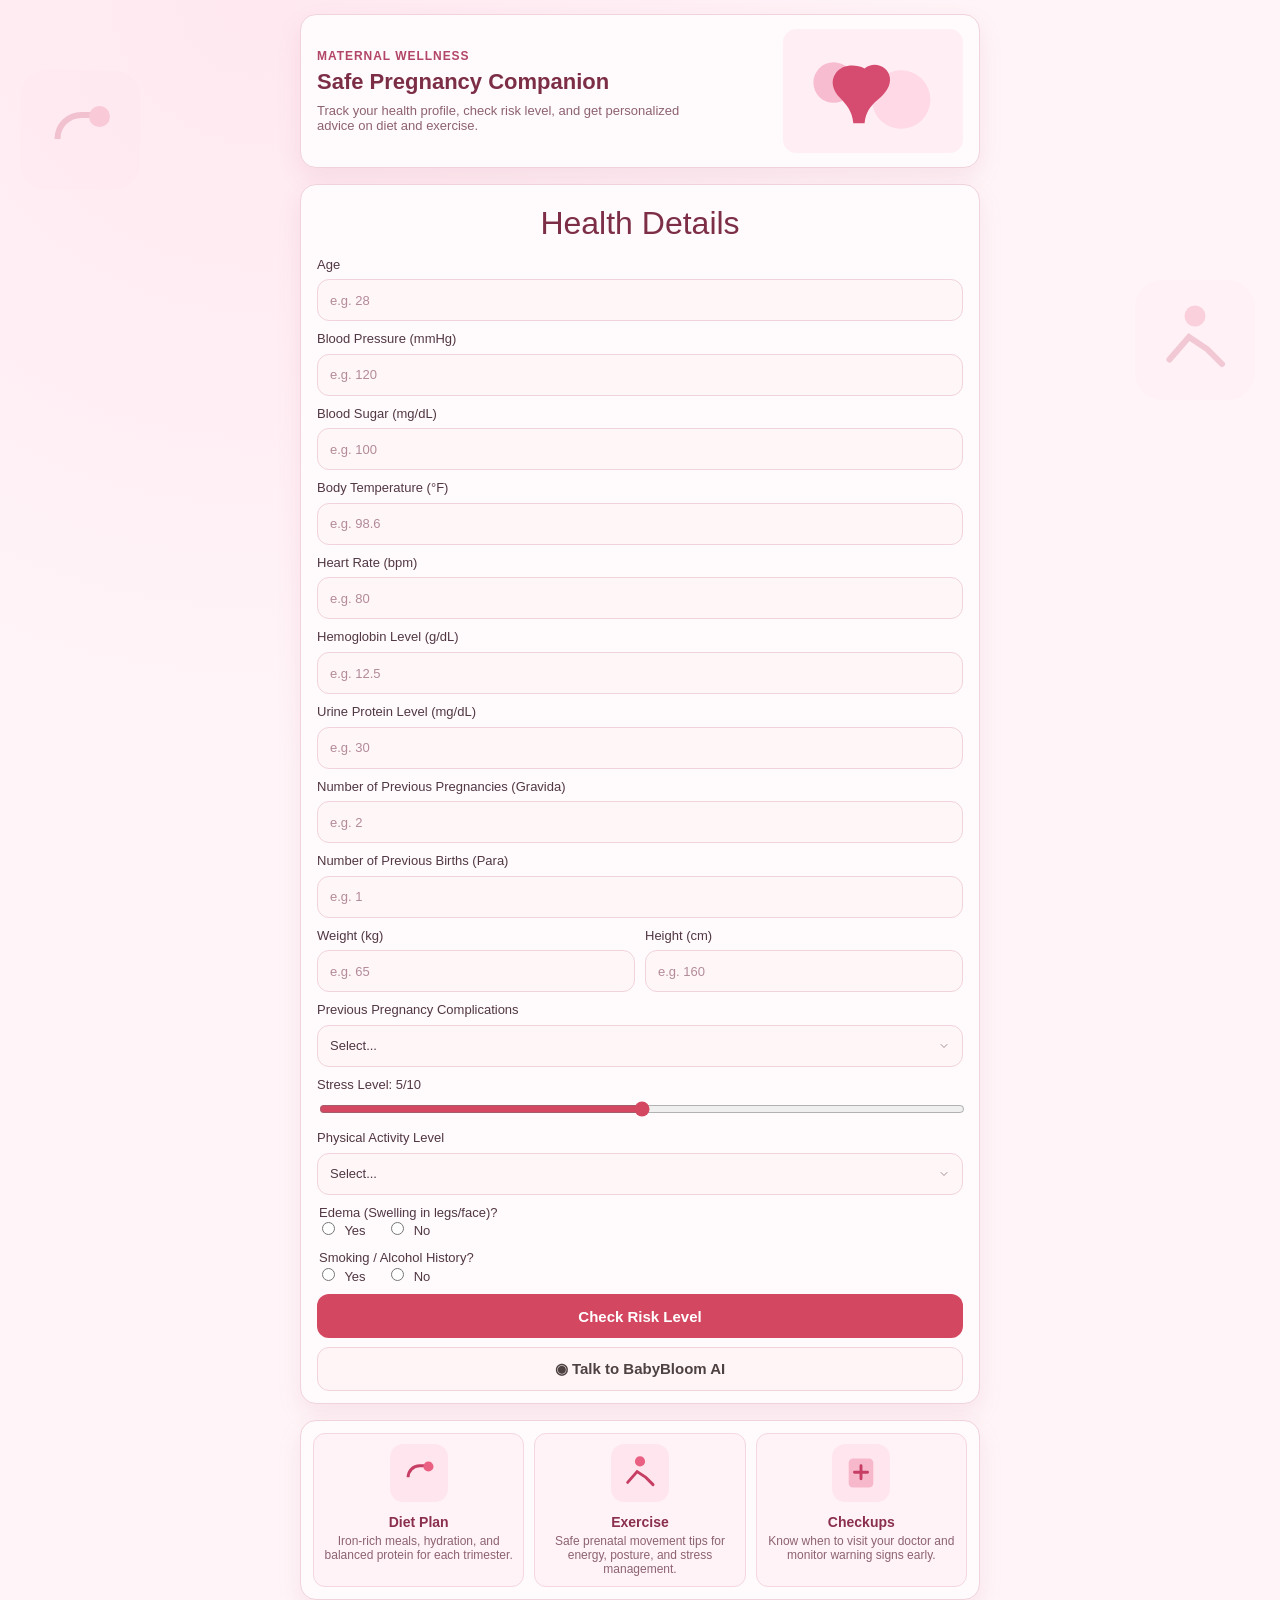
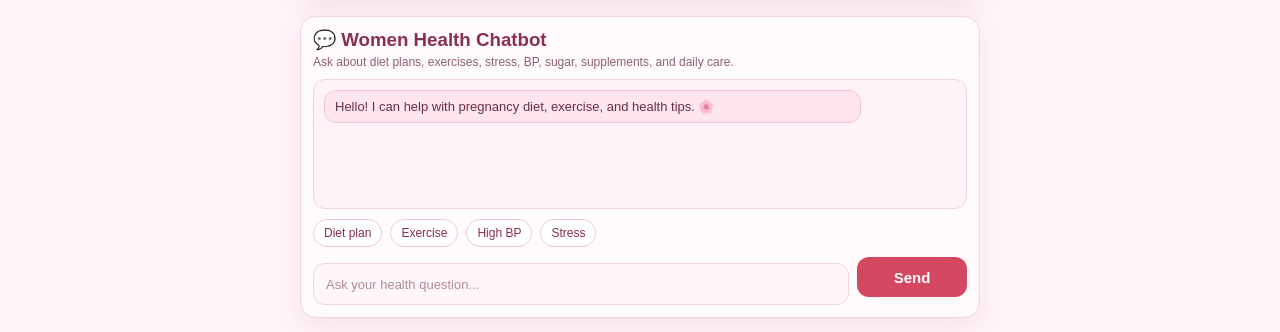
==== commit 7c169d68: "Add chatbot features, richer pink UI, and retune dataset for higher accuracy" ====
--- a/frontend/index.html
+++ b/frontend/index.html
@@ -8,6 +8,8 @@
   </head>
   <body>
     <main class="page form-page">
+      <img src="assets/diet.svg" class="bg-decor deco-1" alt="" />
+      <img src="assets/exercise.svg" class="bg-decor deco-2" alt="" />
       <section class="hero-card card">
         <div>
           <p class="eyebrow">Maternal Wellness</p>
--- a/frontend/styles.css
+++ b/frontend/styles.css
@@ -27,6 +27,10 @@
   padding: 14px;
   position: relative;
 }
+.bg-decor { position:absolute; opacity:.24; width:120px; z-index:0; }
+.deco-1 { top:70px; left:20px; }
+.deco-2 { top:280px; right:25px; }
+.card { position:relative; z-index:1; }
 
 .card {
   border-radius: 16px;
